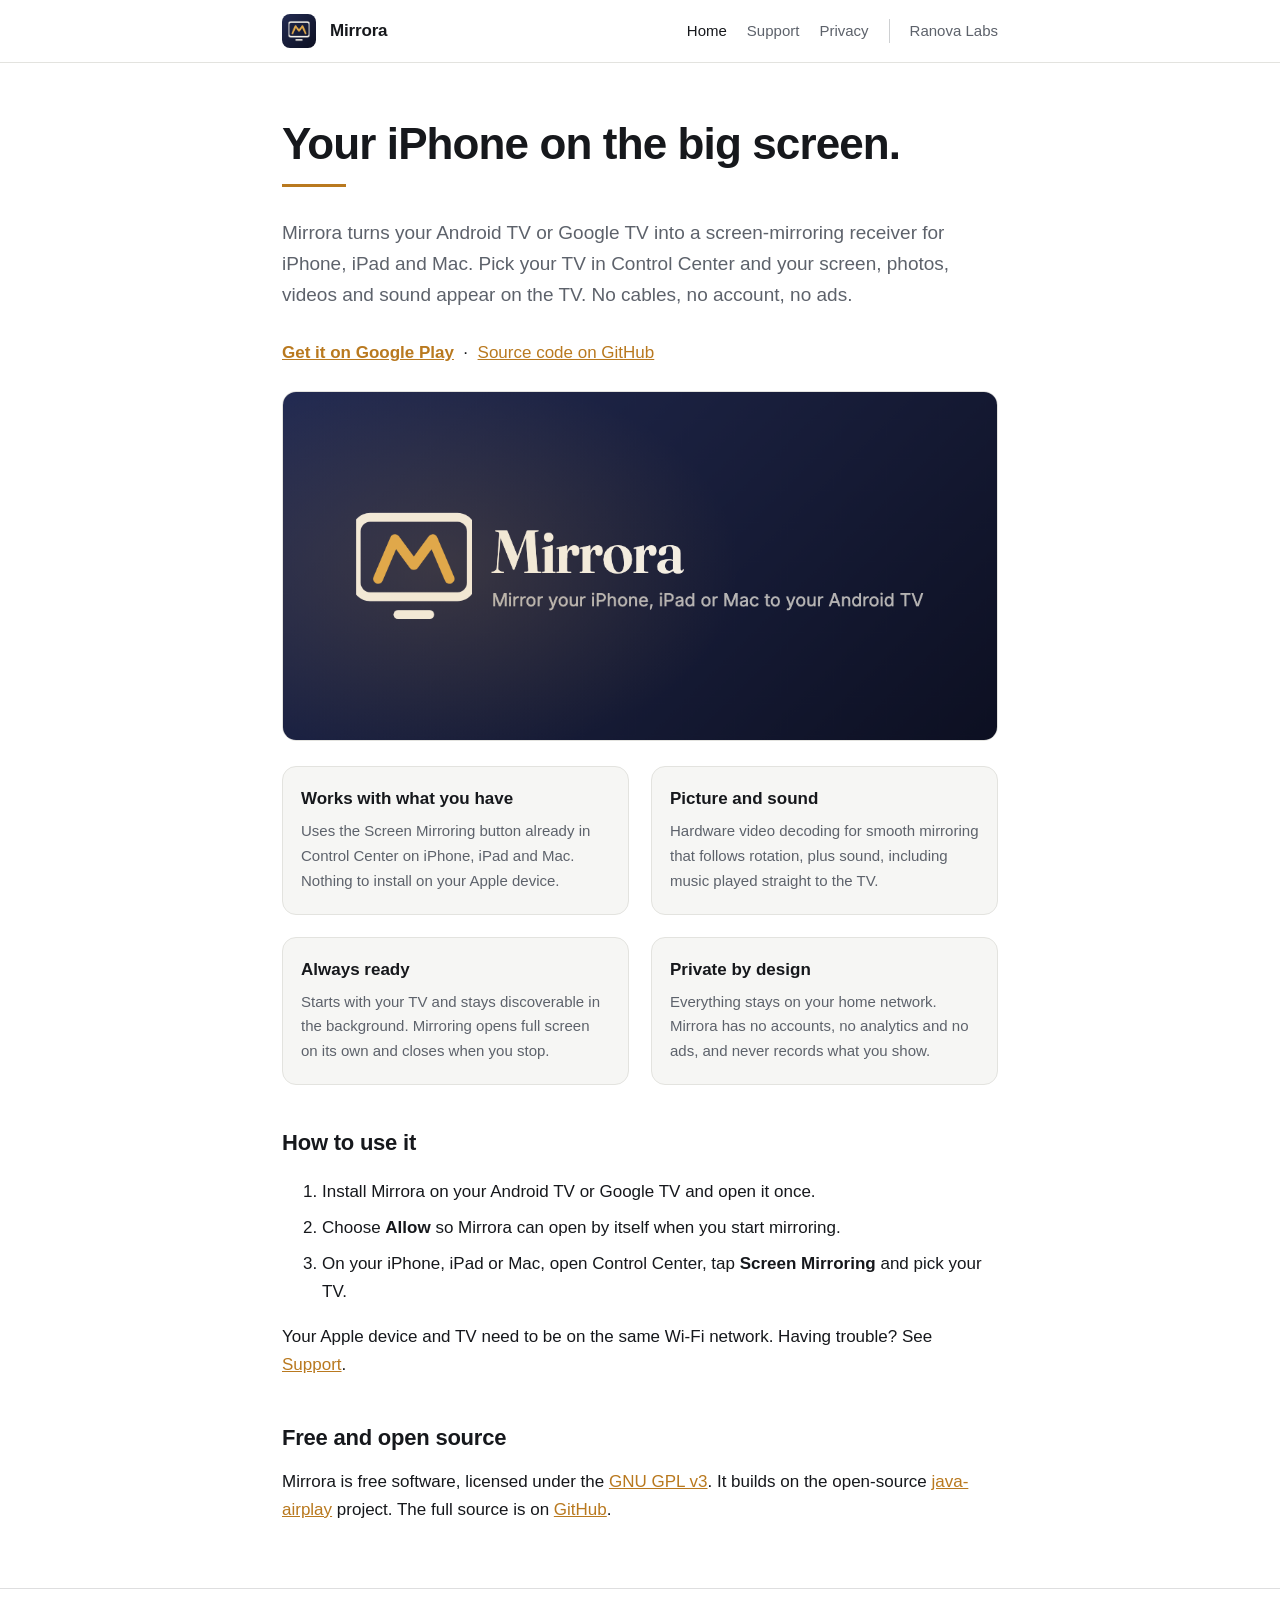
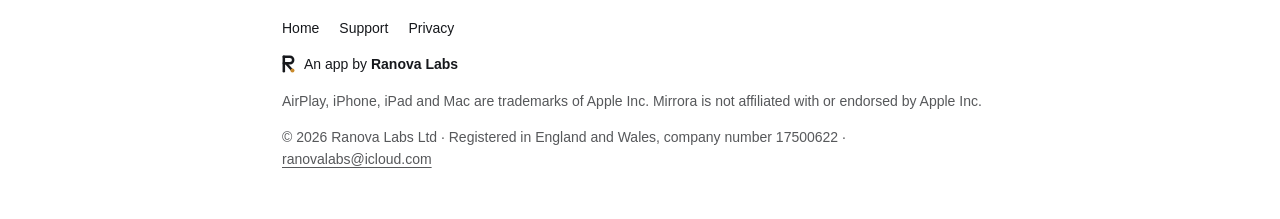
==== docs/index.html @ 8dc5faed "Release as Mirrora 1.0 for Google Play - Rebrand to Mirrora (com.ranovalabs.mirror) with new icon, T" ====
<!doctype html>
<html lang="en">
<head>
<meta charset="utf-8">
<meta name="viewport" content="width=device-width, initial-scale=1">
<title>Mirrora — Screen mirroring for Android TV</title>
<meta name="description" content="Mirror your iPhone, iPad or Mac to your Android TV or Google TV. Free and open source.">
<link rel="icon" href="assets/icon.png">
<link rel="stylesheet" href="style.css?v=20261019">
<link rel="stylesheet" href="assets/ranova-frame.css?v=20261019">
</head>
<body>
<header class="site"><div class="wrap">
  <a class="brand" href="index.html"><img src="assets/icon.png" alt=""><span class="name">Mirrora</span></a>
  <nav><a href="index.html" aria-current="page">Home</a><a href="support.html">Support</a><a href="privacy.html">Privacy</a><a class="rl-home" href="https://ranovalabs.github.io/">Ranova Labs</a></nav>
</div></header>

<main class="wrap">
  <section class="hero">
    <h1>Your iPhone on the big screen.</h1>
    <hr class="rule">
    <p class="lede">Mirrora turns your Android TV or Google TV into a screen-mirroring receiver for iPhone, iPad and Mac. Pick your TV in Control Center and your screen, photos, videos and sound appear on the TV. No cables, no account, no ads.</p>
    <p><a href="https://play.google.com/store/apps/details?id=com.ranovalabs.mirror"><strong>Get it on Google Play</strong></a> &nbsp;·&nbsp; <a href="https://github.com/RanovaLabs/mirrora">Source code on GitHub</a></p>
  </section>

  <p><img src="assets/feature.png" alt="Mirrora" style="width:100%;border-radius:14px;border:1px solid var(--line)"></p>

  <div class="grid" style="grid-template-columns:repeat(auto-fit,minmax(300px,1fr))">
    <div class="card"><h3>Works with what you have</h3><p>Uses the Screen Mirroring button already in Control Center on iPhone, iPad and Mac. Nothing to install on your Apple device.</p></div>
    <div class="card"><h3>Picture and sound</h3><p>Hardware video decoding for smooth mirroring that follows rotation, plus sound, including music played straight to the TV.</p></div>
    <div class="card"><h3>Always ready</h3><p>Starts with your TV and stays discoverable in the background. Mirroring opens full screen on its own and closes when you stop.</p></div>
    <div class="card"><h3>Private by design</h3><p>Everything stays on your home network. Mirrora has no accounts, no analytics and no ads, and never records what you show.</p></div>
  </div>

  <h2>How to use it</h2>
  <ol>
    <li>Install Mirrora on your Android TV or Google TV and open it once.</li>
    <li>Choose <strong>Allow</strong> so Mirrora can open by itself when you start mirroring.</li>
    <li>On your iPhone, iPad or Mac, open Control Center, tap <strong>Screen Mirroring</strong> and pick your TV.</li>
  </ol>
  <p>Your Apple device and TV need to be on the same Wi-Fi network. Having trouble? See <a href="support.html">Support</a>.</p>

  <h2>Free and open source</h2>
  <p>Mirrora is free software, licensed under the <a href="https://www.gnu.org/licenses/gpl-3.0.html">GNU GPL v3</a>. It builds on the open-source <a href="https://github.com/serezhka/java-airplay">java-airplay</a> project. The full source is on <a href="https://github.com/RanovaLabs/mirrora">GitHub</a>.</p>
</main>
<div class="rl-foot" role="contentinfo"><div class="rl-wrap" style="--rl-max: 760px">
  <nav class="rl-links" aria-label="Footer"><a href="index.html">Home</a><a href="support.html">Support</a><a href="privacy.html">Privacy</a></nav>
  <a class="rl-by" href="https://ranovalabs.github.io/"><svg viewBox="11 7 36 50" aria-hidden="true"><g fill="none" stroke="currentColor" stroke-width="7" stroke-linecap="round" stroke-linejoin="round"><path d="M16 12 L16 52"/><path d="M16 12 H33 A9 9 0 0 1 33 30 H16"/><path d="M22 30 L38 48"/></g><circle cx="40" cy="50" r="5.6" fill="#C98A2B"/></svg><span>An app by <b>Ranova Labs</b></span></a>
  <p class="rl-note">AirPlay, iPhone, iPad and Mac are trademarks of Apple Inc. Mirrora is not affiliated with or endorsed by Apple Inc.</p>
  <p class="rl-legal">&copy; 2026 Ranova Labs Ltd &middot; Registered in England and Wales, company number 17500622 &middot; <a href="mailto:ranovalabs@icloud.com">ranovalabs@icloud.com</a></p>
</div></div>
</body>
</html>
---- docs/style.css ----
:root {
  --bg: #ffffff;
  --surface: #f6f6f4;
  --text: #16181c;
  --muted: #5d626b;
  --line: #e3e3df;
  --accent: #b9791f;
  --ink: #1a1d21;
}
@media (prefers-color-scheme: dark) {
  :root {
    --bg: #14161a;
    --surface: #1c1f24;
    --text: #f2f3f5;
    --muted: #a2a8b3;
    --line: #2b2f36;
    --accent: #e0a84a;
    --ink: #f2f3f5;
  }
}
* { box-sizing: border-box; }
html { -webkit-text-size-adjust: 100%; }
body {
  margin: 0;
  background: var(--bg);
  color: var(--text);
  font: 17px/1.65 -apple-system, BlinkMacSystemFont, "Segoe UI", Roboto, Helvetica, Arial, sans-serif;
}
.wrap { max-width: 760px; margin: 0 auto; padding: 0 22px; }
header.site {
  border-bottom: 1px solid var(--line);
  position: sticky; top: 0; background: var(--bg); z-index: 10;
}
header.site .wrap {
  display: flex; align-items: center; gap: 14px; flex-wrap: wrap;
  padding-top: 14px; padding-bottom: 14px;
}
header.site .brand { display: flex; align-items: center; gap: inherit; color: inherit; text-decoration: none; }
header.site img { width: 34px; height: 34px; border-radius: 8px; }
header.site .name { font-weight: 700; letter-spacing: -0.01em; }
header.site nav { margin-left: auto; display: flex; gap: 20px; }
/* Below this the three links no longer fit beside the wordmark, so give them
   their own row rather than letting them wrap one at a time. */
@media (max-width: 560px) {
  header.site nav { margin-left: 0; width: 100%; gap: 18px; padding-top: 2px; }
  .shots img { width: 168px; }
  .hero { padding-top: 34px; }
}
header.site nav a { color: var(--muted); text-decoration: none; font-size: 15px; }
header.site nav a:hover, header.site nav a[aria-current] { color: var(--text); }
h1 { font-size: clamp(30px, 6vw, 44px); line-height: 1.15; letter-spacing: -0.02em; margin: 0 0 14px; }
h2 { font-size: 22px; letter-spacing: -0.01em; margin: 40px 0 12px; }
h3 { font-size: 17px; margin: 26px 0 6px; }
p { margin: 0 0 16px; }
a { color: var(--accent); }
.lede { font-size: 19px; color: var(--muted); margin-bottom: 28px; }
.hero { padding: 56px 0 8px; }
.rule { height: 3px; background: var(--accent); border: 0; width: 64px; margin: 0 0 30px; }
.grid { display: grid; gap: 22px; grid-template-columns: repeat(auto-fit, minmax(220px, 1fr)); margin: 8px 0 12px; }
.card { background: var(--surface); border: 1px solid var(--line); border-radius: 14px; padding: 18px 18px 4px; }
.card h3 { margin-top: 0; }
.card p { font-size: 15px; color: var(--muted); }
.shots { display: flex; gap: 16px; overflow-x: auto; padding: 8px 0 20px; }
.shots img {
  width: 210px; flex: 0 0 auto; border-radius: 16px;
  border: 1px solid var(--line); background: var(--surface);
}
.note {
  background: var(--surface); border: 1px solid var(--line);
  border-left: 3px solid var(--accent); border-radius: 8px;
  padding: 14px 16px; font-size: 15px; color: var(--muted); margin: 22px 0;
}
.note strong { color: var(--text); }
dl dt { font-weight: 650; margin-top: 22px; }
dl dd { margin: 6px 0 0; color: var(--muted); }
ul { padding-left: 20px; } li { margin-bottom: 8px; }
footer.site {
  border-top: 1px solid var(--line); margin-top: 60px;
  padding: 26px 0 50px; color: var(--muted); font-size: 15px;
}
footer.site a { color: var(--muted); margin-right: 18px; }
table { width: 100%; border-collapse: collapse; font-size: 15px; margin: 12px 0 20px; display: block; overflow-x: auto; }
th, td { text-align: left; padding: 10px 12px; border-bottom: 1px solid var(--line); vertical-align: top; }
th { color: var(--muted); font-weight: 600; }
code { background: var(--surface); padding: 2px 6px; border-radius: 5px; font-size: 0.9em; }
---- docs/assets/ranova-frame.css ----
/* Ranova Labs shared footer. The same file ships in every Ranova Labs app site.
   It inherits each site's text colour, so it follows that site's light/dark theme. */
.rl-foot { border-top: 1px solid color-mix(in srgb, currentColor 14%, transparent); margin-top: 64px; padding: 28px 0 48px; font-size: 14px; line-height: 1.6; }
.rl-foot .rl-wrap { max-width: var(--rl-max, 960px); margin: 0 auto; padding: 0 22px; display: grid; gap: 14px; }
.rl-foot p { margin: 0; max-width: none; color: inherit; font-size: inherit; }
.rl-foot a { color: inherit; text-decoration: none; }
.rl-foot a:hover { text-decoration: underline; text-underline-offset: 3px; }
.rl-foot .rl-links { display: flex; flex-wrap: wrap; gap: 6px 20px; font-weight: 500; }
.rl-foot .rl-by { display: inline-flex; align-items: center; gap: 9px; justify-self: start; font-weight: 500; }
.rl-foot .rl-by svg { width: 13px; height: 18px; flex-shrink: 0; }
.rl-foot .rl-by b { font-weight: 700; }
.rl-foot .rl-note, .rl-foot .rl-legal { opacity: .72; }
.rl-foot .rl-legal a { text-decoration: underline; text-underline-offset: 3px; }

/* "Ranova Labs" link at the end of each app site's header menu, set apart by a hairline. */
header.site nav a.rl-home { padding-left: 20px; border-left: 1px solid color-mix(in srgb, currentColor 30%, transparent); }
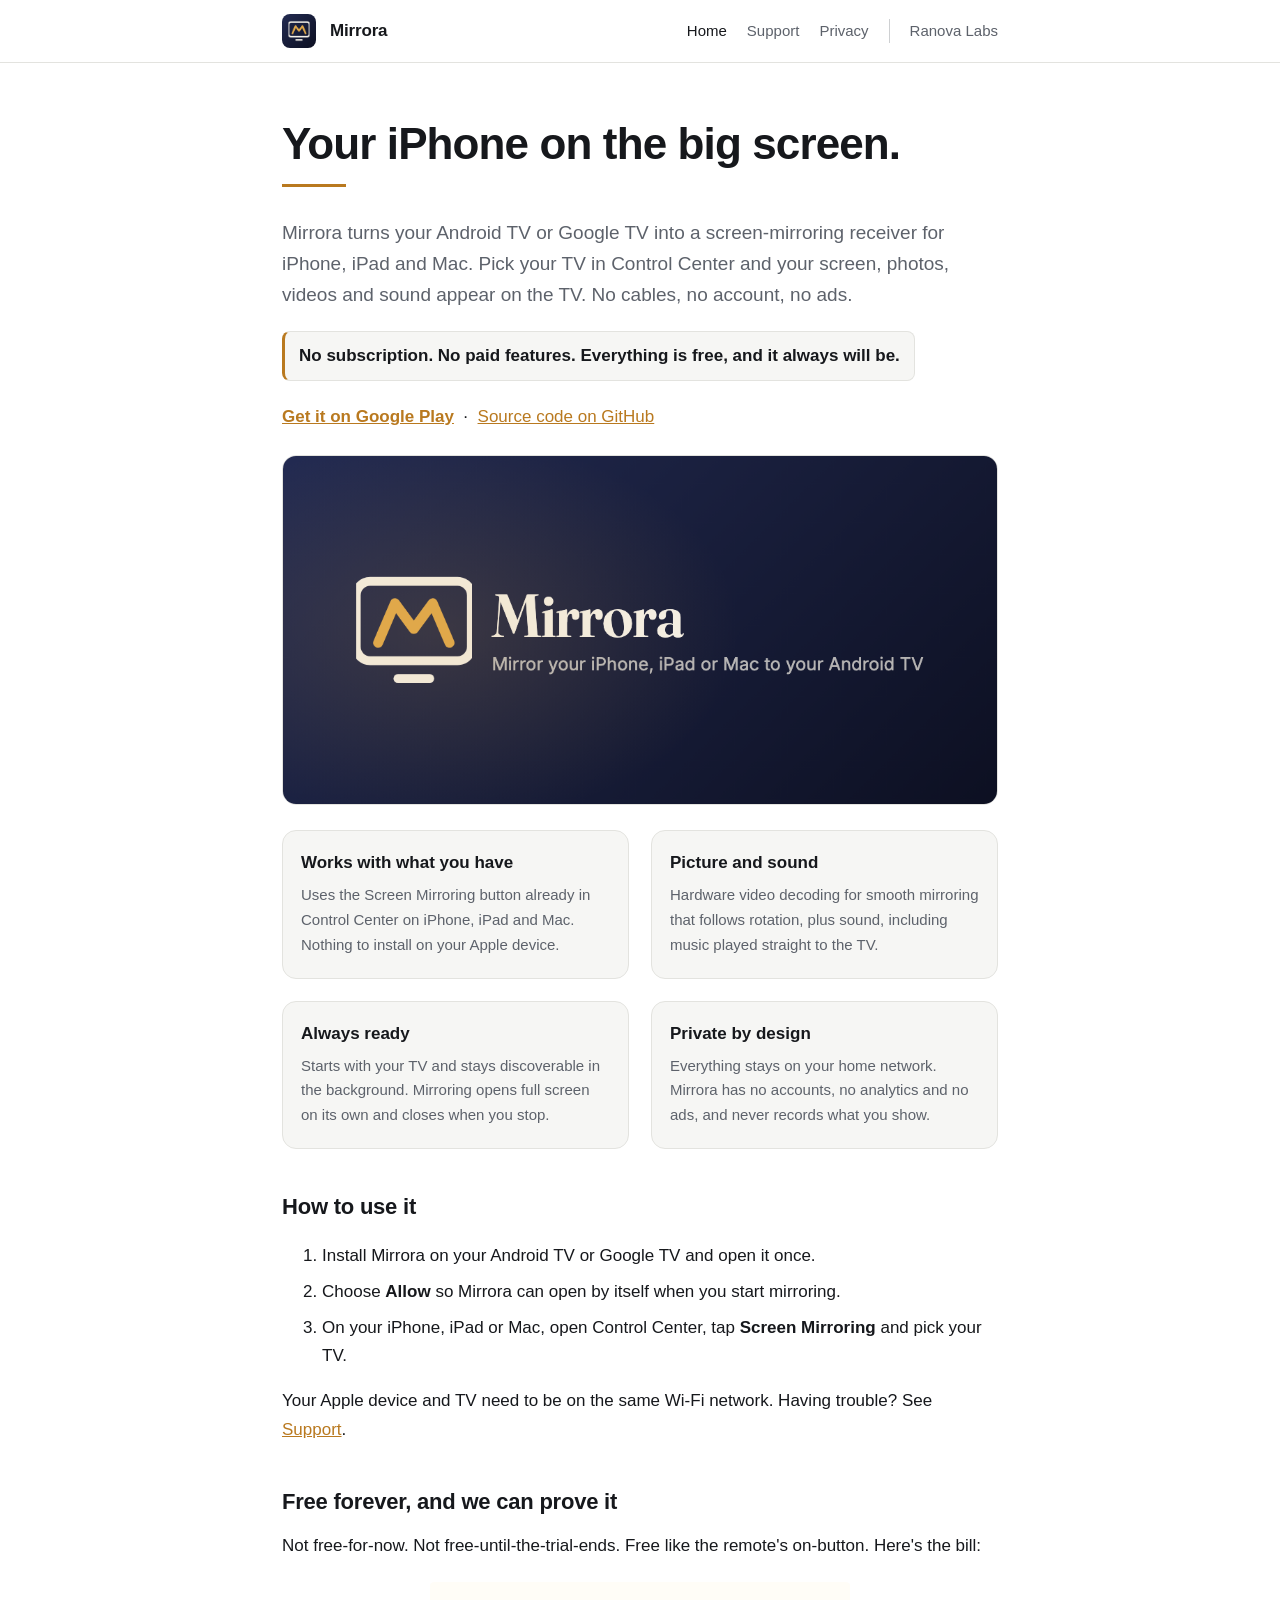
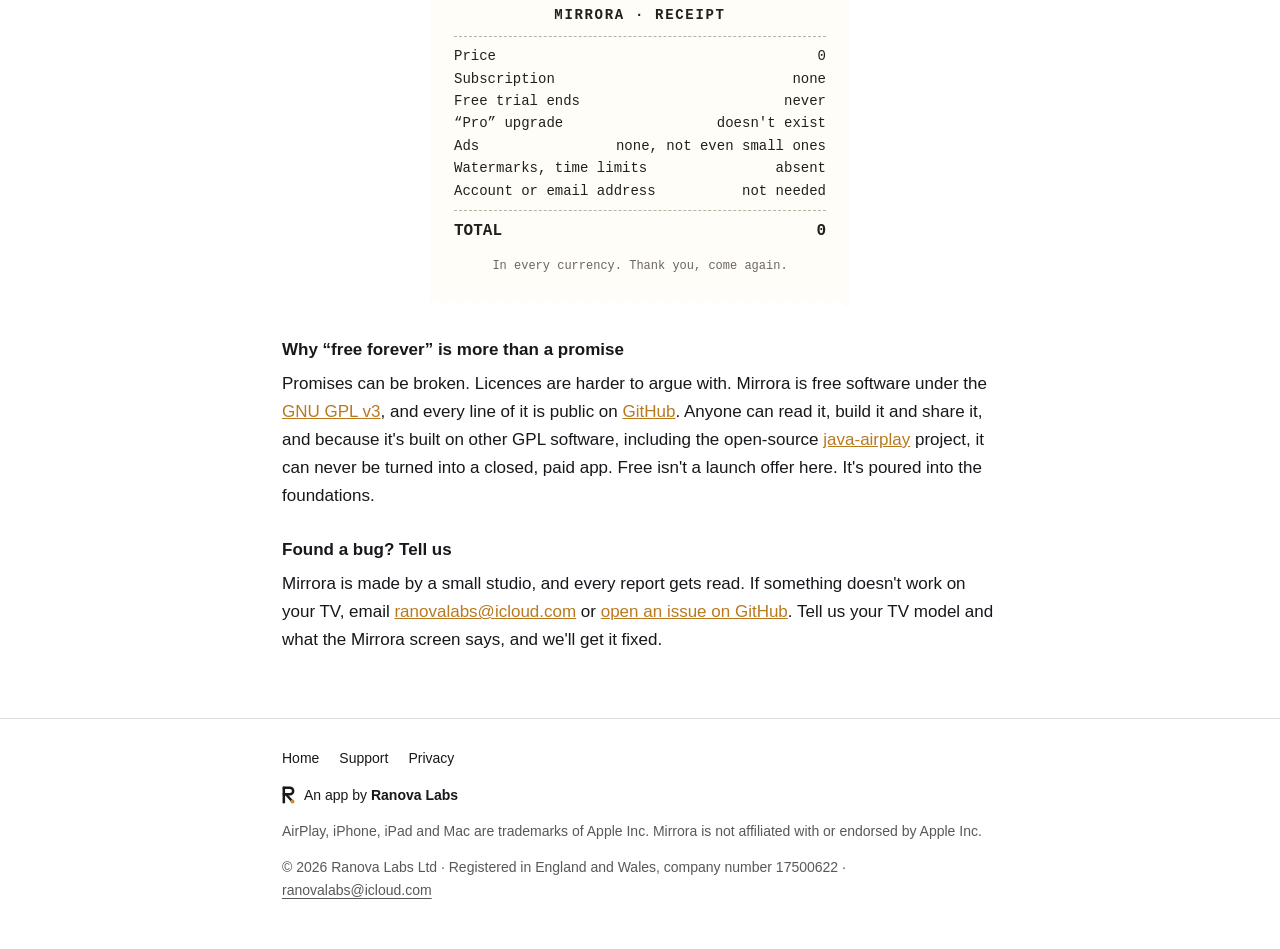
==== commit 88428299: "Site: free-forever promise, receipt and bug-report invitation Co-Authored-By: Claude Opus 5.5 <norep" ====
--- a/docs/index.html
+++ b/docs/index.html
@@ -4,9 +4,9 @@
 <meta charset="utf-8">
 <meta name="viewport" content="width=device-width, initial-scale=1">
 <title>Mirrora — Screen mirroring for Android TV</title>
-<meta name="description" content="Mirror your iPhone, iPad or Mac to your Android TV or Google TV. Free and open source.">
+<meta name="description" content="Mirror your iPhone, iPad or Mac to your Android TV or Google TV. No subscription, no paid features: free and open source, for good.">
 <link rel="icon" href="assets/icon.png">
-<link rel="stylesheet" href="style.css?v=20261019">
+<link rel="stylesheet" href="style.css?v=20261117">
 <link rel="stylesheet" href="assets/ranova-frame.css?v=20261019">
 </head>
 <body>
@@ -20,6 +20,7 @@
     <h1>Your iPhone on the big screen.</h1>
     <hr class="rule">
     <p class="lede">Mirrora turns your Android TV or Google TV into a screen-mirroring receiver for iPhone, iPad and Mac. Pick your TV in Control Center and your screen, photos, videos and sound appear on the TV. No cables, no account, no ads.</p>
+    <p class="promise"><strong>No subscription. No paid features. Everything is free, and it always will be.</strong></p>
     <p><a href="https://play.google.com/store/apps/details?id=com.ranovalabs.mirror"><strong>Get it on Google Play</strong></a> &nbsp;·&nbsp; <a href="https://github.com/RanovaLabs/mirrora">Source code on GitHub</a></p>
   </section>
 
@@ -40,8 +41,27 @@
   </ol>
   <p>Your Apple device and TV need to be on the same Wi-Fi network. Having trouble? See <a href="support.html">Support</a>.</p>
 
-  <h2>Free and open source</h2>
-  <p>Mirrora is free software, licensed under the <a href="https://www.gnu.org/licenses/gpl-3.0.html">GNU GPL v3</a>. It builds on the open-source <a href="https://github.com/serezhka/java-airplay">java-airplay</a> project. The full source is on <a href="https://github.com/RanovaLabs/mirrora">GitHub</a>.</p>
+  <h2 id="free">Free forever, and we can prove it</h2>
+  <p>Not free-for-now. Not free-until-the-trial-ends. Free like the remote's on-button. Here's the bill:</p>
+
+  <div class="receipt" role="table" aria-label="What Mirrora costs">
+    <div class="r-head">MIRRORA &middot; RECEIPT</div>
+    <div class="r-row" role="row"><span role="cell">Price</span><span role="cell">0</span></div>
+    <div class="r-row" role="row"><span role="cell">Subscription</span><span role="cell">none</span></div>
+    <div class="r-row" role="row"><span role="cell">Free trial ends</span><span role="cell">never</span></div>
+    <div class="r-row" role="row"><span role="cell">&ldquo;Pro&rdquo; upgrade</span><span role="cell">doesn't exist</span></div>
+    <div class="r-row" role="row"><span role="cell">Ads</span><span role="cell">none, not even small ones</span></div>
+    <div class="r-row" role="row"><span role="cell">Watermarks, time limits</span><span role="cell">absent</span></div>
+    <div class="r-row" role="row"><span role="cell">Account or email address</span><span role="cell">not needed</span></div>
+    <div class="r-row r-total" role="row"><span role="cell">TOTAL</span><span role="cell">0</span></div>
+    <div class="r-foot">In every currency. Thank you, come again.</div>
+  </div>
+
+  <h3>Why &ldquo;free forever&rdquo; is more than a promise</h3>
+  <p>Promises can be broken. Licences are harder to argue with. Mirrora is free software under the <a href="https://www.gnu.org/licenses/gpl-3.0.html">GNU GPL v3</a>, and every line of it is public on <a href="https://github.com/RanovaLabs/mirrora">GitHub</a>. Anyone can read it, build it and share it, and because it's built on other GPL software, including the open-source <a href="https://github.com/serezhka/java-airplay">java-airplay</a> project, it can never be turned into a closed, paid app. Free isn't a launch offer here. It's poured into the foundations.</p>
+
+  <h3>Found a bug? Tell us</h3>
+  <p>Mirrora is made by a small studio, and every report gets read. If something doesn't work on your TV, email <a href="mailto:ranovalabs@icloud.com">ranovalabs@icloud.com</a> or <a href="https://github.com/RanovaLabs/mirrora/issues">open an issue on GitHub</a>. Tell us your TV model and what the Mirrora screen says, and we'll get it fixed.</p>
 </main>
 <div class="rl-foot" role="contentinfo"><div class="rl-wrap" style="--rl-max: 760px">
   <nav class="rl-links" aria-label="Footer"><a href="index.html">Home</a><a href="support.html">Support</a><a href="privacy.html">Privacy</a></nav>
--- a/docs/style.css
+++ b/docs/style.css
@@ -83,3 +83,17 @@
 th, td { text-align: left; padding: 10px 12px; border-bottom: 1px solid var(--line); vertical-align: top; }
 th { color: var(--muted); font-weight: 600; }
 code { background: var(--surface); padding: 2px 6px; border-radius: 5px; font-size: 0.9em; }
+
+/* Free-forever promise and receipt (home page) */
+.promise { display: inline-block; background: var(--surface); border: 1px solid var(--line); border-left: 3px solid var(--accent); border-radius: 8px; padding: 10px 14px; margin: -8px 0 22px; }
+.receipt { max-width: 420px; margin: 22px auto 30px; padding: 22px 24px 18px; background: #fffdf7; color: #22201b;
+  font: 14px/1.6 ui-monospace, SFMono-Regular, Menlo, Consolas, monospace; border-radius: 4px;
+  box-shadow: 0 1px 0 rgba(0,0,0,.04), 0 12px 30px rgba(0,0,0,.12);
+  -webkit-mask: radial-gradient(circle 6px at 50% 100%, transparent 98%, #000) 0 0 / 16px 100% repeat-x;
+          mask: radial-gradient(circle 6px at 50% 100%, transparent 98%, #000) 0 0 / 16px 100% repeat-x;
+  padding-bottom: 30px; }
+.receipt .r-head { text-align: center; letter-spacing: .12em; font-weight: 700; padding-bottom: 10px; border-bottom: 1px dashed #b9b2a3; margin-bottom: 8px; }
+.receipt .r-row { display: flex; justify-content: space-between; gap: 16px; }
+.receipt .r-row span:last-child { text-align: right; }
+.receipt .r-total { border-top: 1px dashed #b9b2a3; margin-top: 8px; padding-top: 8px; font-weight: 700; font-size: 16px; }
+.receipt .r-foot { text-align: center; color: #6d665a; font-size: 12px; margin-top: 12px; }
